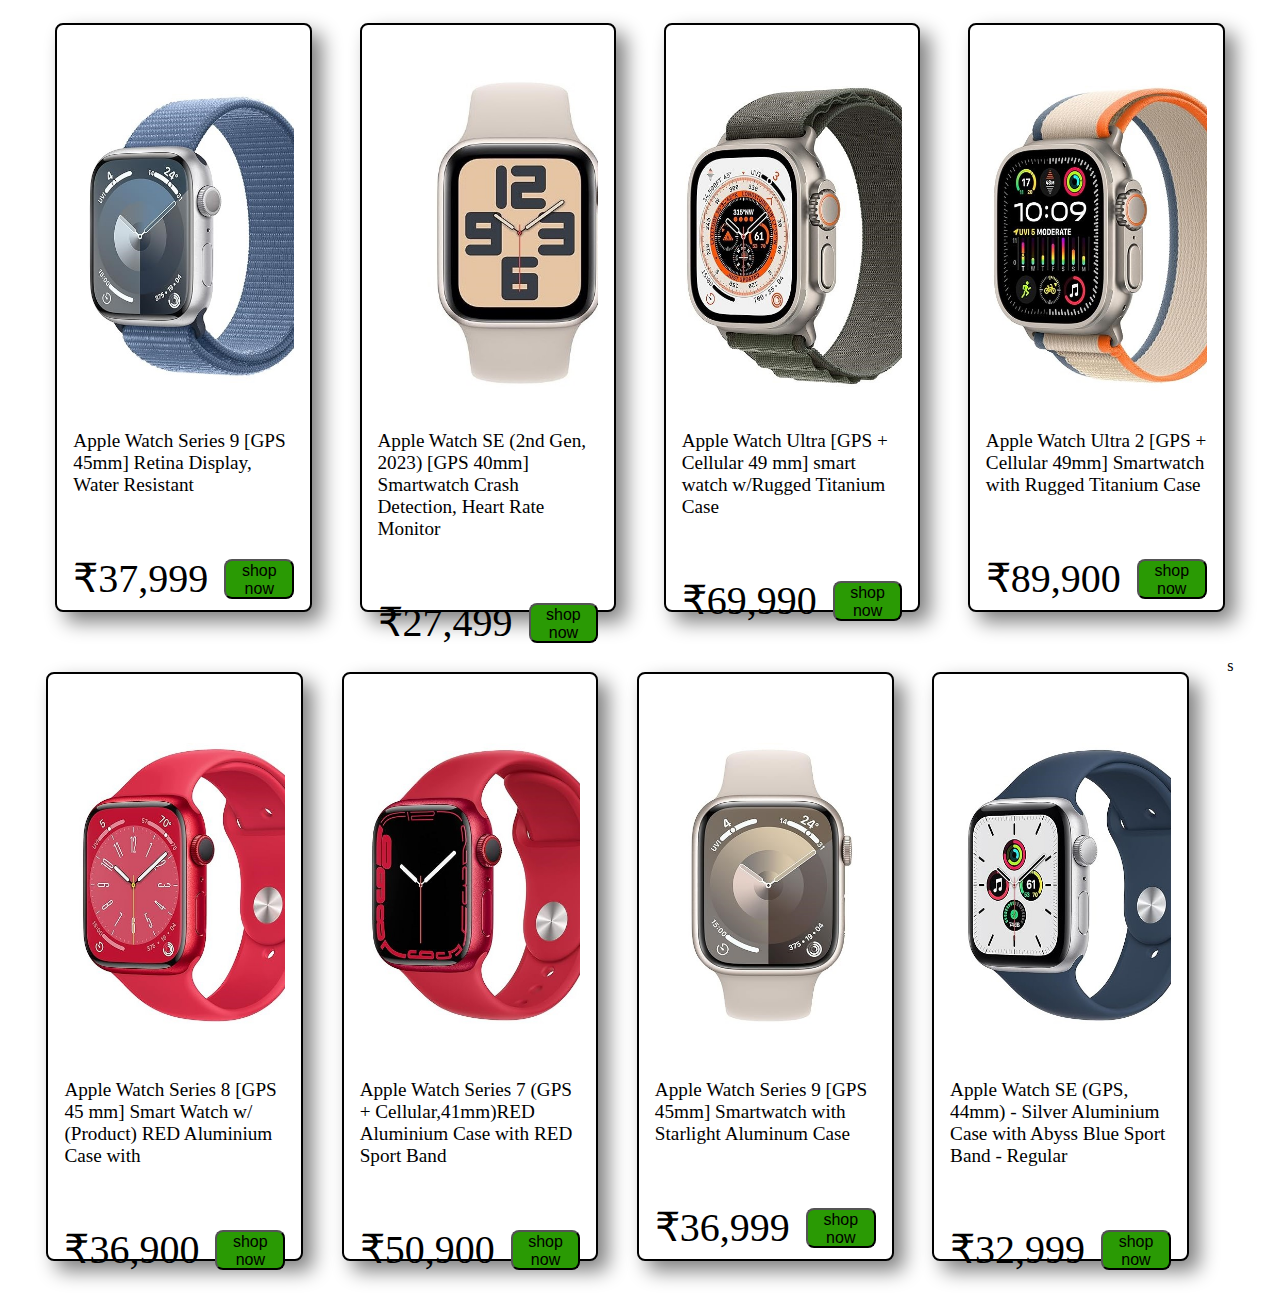
==== apple.html @ 6579463b "First Commit" ====
<!DOCTYPE html>
<html lang="en">
<head>
    <meta charset="UTF-8">
    <meta name="viewport" content="width=device-width, initial-scale=1.0">
    <title>Document</title>
    <link rel="stylesheet" href="apple.css">
    <link rel="stylesheet" href="https://cdnjs.cloudflare.com/ajax/libs/font-awesome/6.5.1/css/all.min.css" integrity="sha512-DTOQO9RWCH3ppGqcWaEA1BIZOC6xxalwEsw9c2QQeAIftl+Vegovlnee1c9QX4TctnWMn13TZye+giMm8e2LwA==" crossorigin="anonymous" referrerpolicy="no-referrer" />
</head>
<body>
    <div class="book-sec">
        <div class="box1 box">
            <div class="box-content">
            
            <div class="box-image" style="background-image:url('a1.jpg');"></div>
            <p>Apple Watch Series 9 [GPS 45mm] Retina Display, Water Resistant</p>
                 <div class="price">
                <p style="font-size: 2.5rem;">₹37,999</p> 
                       <div class="button">
                            <a href="shopnow.html">
                                <button id="shop">shop now</button>
                            </a>
            
                        </div>
                    </div>
            </div>
        </div>
    
        <div class="box2 box">
            <div class="box-content">
                
                <div class="box-image" style="background-image:url('a2.jpg');"></div>
                <p>Apple Watch SE (2nd Gen, 2023) [GPS 40mm] Smartwatch  Crash Detection, Heart Rate Monitor</p>
                 <div class="price">
                <p style="font-size: 2.5rem;">₹27,499</p> 
                       <div class="button">
                            <a href="shopnow.html">
                                <button id="shop">shop now</button>
                            </a>
                        
                        </div>
                    

                 </div>
            </div>
        </div>
    
        <div class="box3 box">
            <div class="box-content">
               
            <div class="box-image" style="background-image:url('a3.jpg');"></div>
            <p>Apple Watch Ultra [GPS + Cellular 49 mm] smart watch w/Rugged Titanium Case</p>
            <div class="price">
           <p style="font-size: 2.5rem;">₹69,990</p> 
                  <div class="button">
                       <a href="shopnow.html">
                           <button id="shop">shop now</button>
                       </a>
                </div>
               

            </div>  
            </div> 
        </div>
    
        <div class="box4 box">
            <div class="box-content">
                
                <div class="box-image" style="background-image:url('a4.jpg');"></div>
                <p>Apple Watch Ultra 2 [GPS + Cellular 49mm] Smartwatch with Rugged Titanium Case</p>
                 <div class="price">
                <p style="font-size: 2.5rem;">₹89,900</p> 
                       <div class="button">
                            <a href="shopnow.html">
                                <button id="shop">shop now</button>
                            </a>
                        
                        </div>
                 </div>
            </div>
        </div>
        <div class="box4 box">
            <div class="box-content">
               
                <div class="box-image" style="background-image:url('a5.jpg');"></div>
                <p>Apple Watch Series 8 [GPS 45 mm] Smart Watch w/ (Product) RED Aluminium Case with</p>
                 <div class="price">
                <p style="font-size: 2.5rem;">₹36,900</p> 
                       <div class="button">
                            <a href="shopnow.html">
                                <button id="shop">shop now</button>
                            </a>
                        
                       </div>
                    </div>
            </div>
        </div>


        <div class="box4 box">
            <div class="box-content">
            
                <div class="box-image" style="background-image:url('a6.jpg');"></div>
                <p>Apple Watch Series 7 (GPS + Cellular,41mm)RED Aluminium Case with RED Sport Band</p>
                 <div class="price">
                       <p style="font-size: 2.5rem;">₹50,900</p> 
                       <div class="button">
                            <a href="shopnow.html">
                                <button id="shop">shop now</button>
                            </a>
                        </div>
                </div>
                
            </div>
        </div>


        <div class="box4 box">
            <div class="box-content">
            
                <div class="box-image" style="background-image:url('a7.jpg');"></div>
                <p>Apple Watch Series 9 [GPS 45mm] Smartwatch with Starlight Aluminum Case </p>
                 <div class="price">
                <p style="font-size: 2.5rem;">₹36,999</p> 
                       <div class="button">
                            <a href="shopnow.html">
                                <button id="shop">shop now</button>
                            </a>
                        
                        </div>
                    </div>
            </div>
        </div>


        <div class="box4 box">
            <div class="box-content">
                
                <div class="box-image" style="background-image:url('a8.jpg');"></div>
                <p>Apple Watch SE (GPS, 44mm) - Silver Aluminium Case with Abyss Blue Sport Band - Regular</p>
                  <div class="price">
                 <p style="font-size: 2.5rem;">₹32,999</p> 
                       <div class="button">
                            <a href="shopnow.html">
                                <button id="shop">shop now</button>
                            </a>
                        </div>
                </div>
            </div>
        </div>
</body>
</html>s
---- apple.css ----
.box{
    /* border:2px solid black; */
    height:550px;
    width:20%;
    background-color: rgb(255, 255, 255);
    padding:20px 0px 15px;
    margin-top: 15px;
    margin-bottom:45px;
 border:2px solid black;
    border-radius: 0.5rem; 
    box-shadow: 10px 10px 20px gray;
}
.book-sec{
    display:flex;
    flex-wrap:wrap ;
    justify-content: space-evenly;
    /* background-color: #e2e7e6; */
    height:320px;
}
.box-image{
    height:350px;
    background-size: cover;
    margin-top: 1rem;
    margin-bottom: 1rem;
    border-radius: 0.5rem;
}
.box-content{
    margin-left: 1rem;
    margin-right: 1rem;
    height:400px;
    margin-top: 0rem;
}
.box-content p{
    color:rgb(0, 0, 0);
    font-size: 1.2rem;
}
.button{
    display:flex;
    justify-content: center;
    align-items: center;
  justify-content: space-evenly;
  margin-left:1rem;
}
.price{
    align-items: center;
    text-align: center;
    display:flex;
    
    justify-content: space-between;
   
}
#shop
{
  background-color:rgb(42, 154, 4);  
  height: 40px;
  border-radius: 0.5rem;
  font-size: 1rem;
}
#cart
{
   background-color: goldenrod;
   height: 40px;
   border-radius: 0.5rem;
   font-size: 1rem;
}
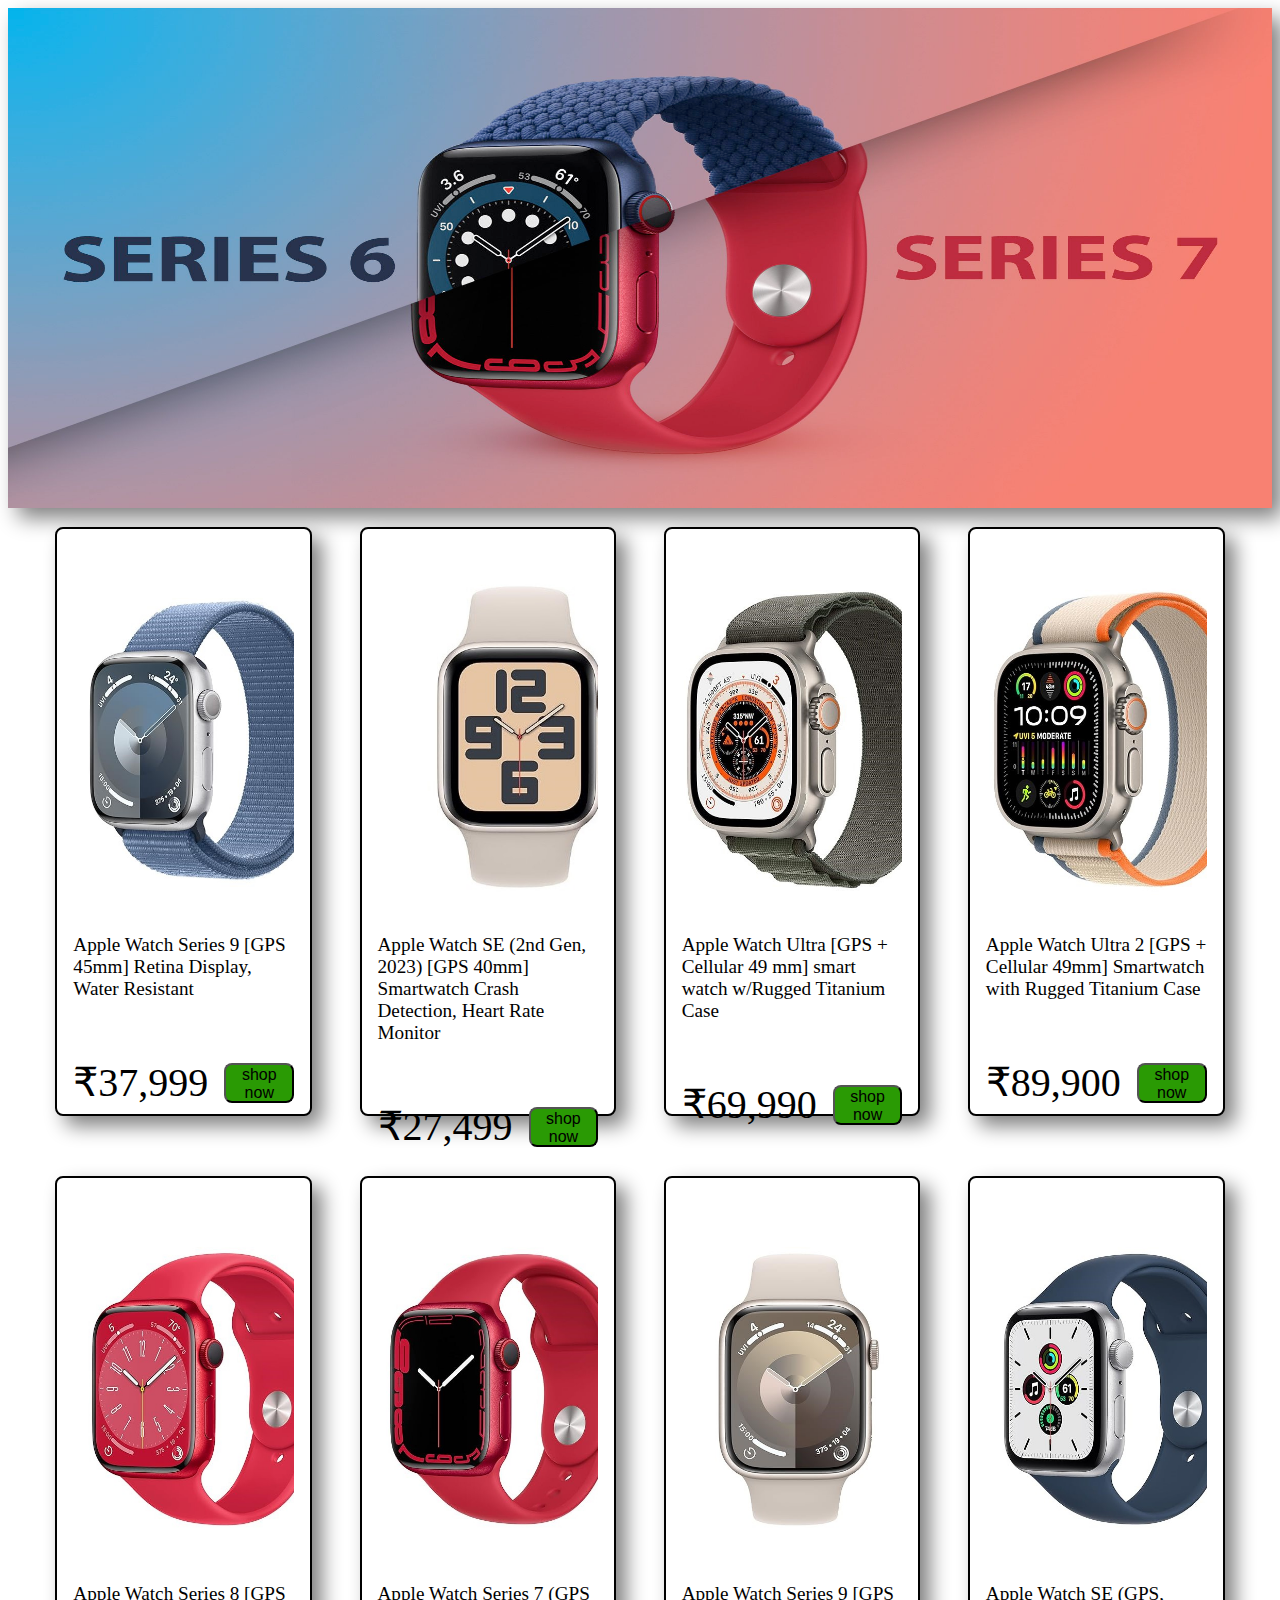
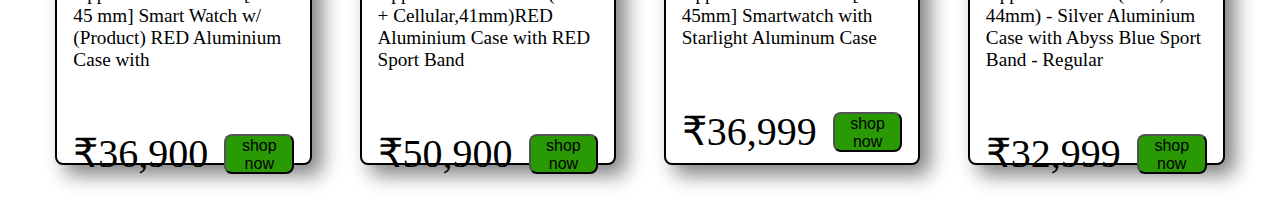
==== commit 1a8ce3af: "First Commit" ====
--- a/apple.html
+++ b/apple.html
@@ -8,6 +8,11 @@
     <link rel="stylesheet" href="https://cdnjs.cloudflare.com/ajax/libs/font-awesome/6.5.1/css/all.min.css" integrity="sha512-DTOQO9RWCH3ppGqcWaEA1BIZOC6xxalwEsw9c2QQeAIftl+Vegovlnee1c9QX4TctnWMn13TZye+giMm8e2LwA==" crossorigin="anonymous" referrerpolicy="no-referrer" />
 </head>
 <body>
+
+    <div id="apple">
+        <div class="apple1">
+     <img src="appleframework.jpg" alt="">
+        </div>
     <div class="book-sec">
         <div class="box1 box">
             <div class="box-content">
@@ -149,4 +154,3 @@
             </div>
         </div>
 </body>
-</html>s--- a/apple.css
+++ b/apple.css
@@ -1,3 +1,18 @@
+#apple{
+    height:500px;
+    /* width:850px; */
+    width:100%;
+    box-shadow: 10px 10px 20px gray;
+    
+}
+    
+
+.apple1 img{
+    height:500px;
+    width:100%;
+}
+
+
 .box{
     /* border:2px solid black; */
     height:550px;
